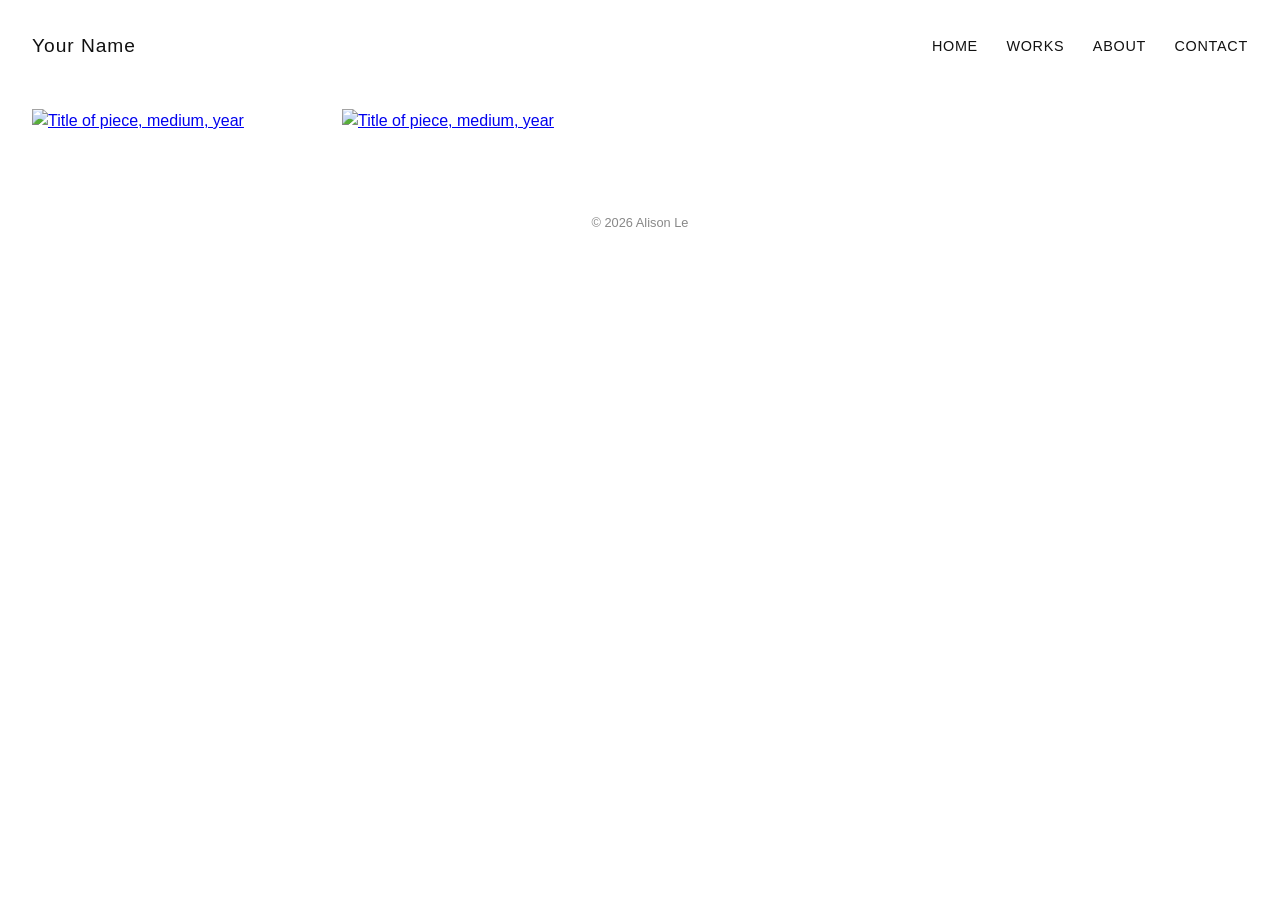
==== index.html @ 1fef97bd "initial site" ====
<!DOCTYPE html>
<html lang="en">
<head>
  <meta charset="UTF-8">
  <meta name="viewport" content="width=device-width, initial-scale=1.0">
  <title>Your Name — Artist Portfolio</title>
  <link rel="stylesheet" href="css/style.css">
</head>
<body>
  <header>
    <h1 class="site-title">Your Name</h1>
    <nav>
      <a href="index.html">Home</a>
      <a href="works.html">Works</a>
      <a href="about.html">About</a>
      <a href="contact.html">Contact</a>
    </nav>
  </header>

  <main class="gallery-grid">
    <a href="works.html#piece-1" class="gallery-item">
      <img src="images/work-01.jpg" alt="Title of piece, medium, year">
    </a>
    <a href="works.html#piece-2" class="gallery-item">
      <img src="images/work-02.jpg" alt="Title of piece, medium, year">
    </a>
    <!-- Repeat for each image -->
  </main>

  <footer>
    <p>&copy; 2026 Alison Le</p>
  </footer>
</body>
</html>
---- css/style.css ----
* { box-sizing: border-box; margin: 0; padding: 0; }

body {
  font-family: 'Helvetica Neue', Arial, sans-serif;
  color: #111;
  background: #fff;
  line-height: 1.5;
}

header {
  display: flex;
  justify-content: space-between;
  align-items: center;
  padding: 2rem;
}

.site-title {
  font-size: 1.2rem;
  font-weight: 500;
  letter-spacing: 0.05em;
}

nav a {
  margin-left: 1.5rem;
  text-decoration: none;
  color: #111;
  font-size: 0.9rem;
  text-transform: uppercase;
  letter-spacing: 0.05em;
}

nav a:hover { opacity: 0.6; }

.gallery-grid {
  display: grid;
  grid-template-columns: repeat(auto-fill, minmax(280px, 1fr));
  gap: 1.5rem;
  padding: 1rem 2rem 3rem;
}

.gallery-item img {
  width: 100%;
  height: auto;
  display: block;
}

footer {
  text-align: center;
  padding: 2rem;
  font-size: 0.8rem;
  color: #888;
}

/* Works page entries */
.work-entry {
  margin-bottom: 3rem;
  max-width: 500px;
}

.work-entry img { width: 100%; margin-bottom: 0.75rem; }
.work-entry .details { font-size: 0.9rem; color: #444; }
.work-entry .status { font-style: italic; }

/* Info / About page */
.info-page {
  display: flex;
  flex-wrap: wrap;
  gap: 3rem;
  padding: 1rem 2rem 4rem;
  max-width: 1100px;
  margin: 0 auto;
  align-items: flex-start;
}

.info-image {
  flex: 1 1 320px;
  max-width: 400px;
}

.info-image img {
  width: 100%;
  height: auto;
  display: block;
}

.info-text {
  flex: 2 1 400px;
  font-size: 0.95rem;
}

.info-text p {
  margin-bottom: 1.25rem;
}

@media (max-width: 700px) {
  .info-page { gap: 2rem; }
  .info-image { max-width: 100%; }
}
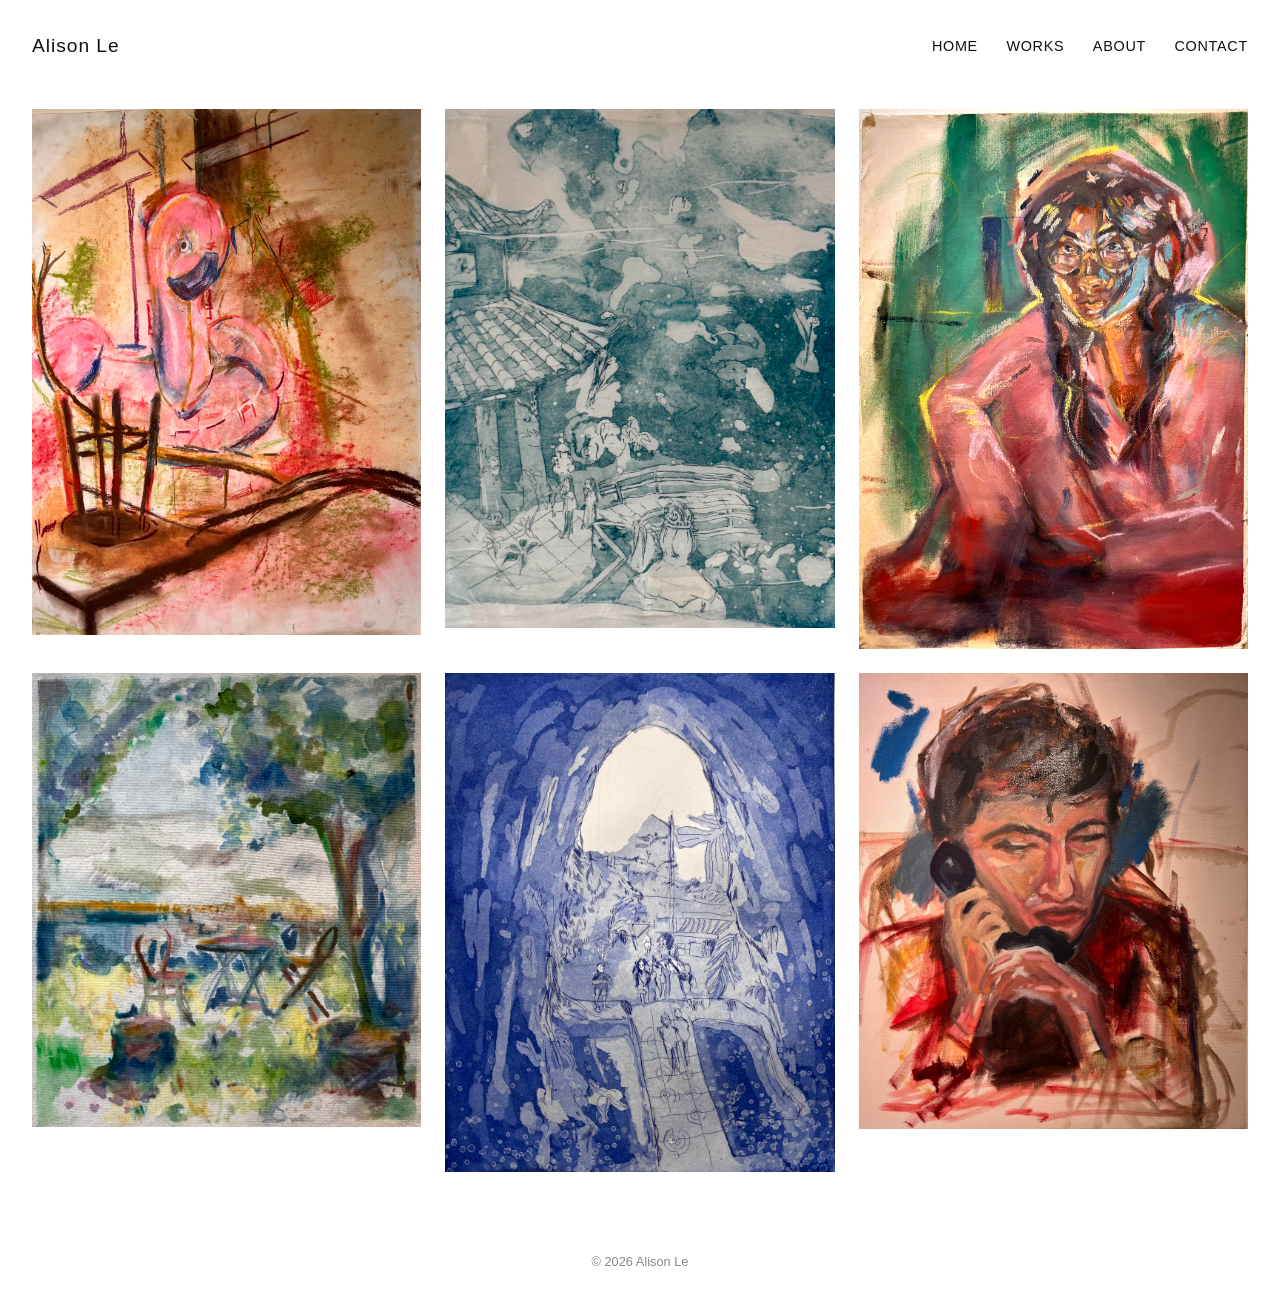
==== commit 8f4cf198: "more images" ====
--- a/index.html
+++ b/index.html
@@ -3,32 +3,43 @@
 <head>
   <meta charset="UTF-8">
   <meta name="viewport" content="width=device-width, initial-scale=1.0">
-  <title>Your Name — Artist Portfolio</title>
+  <title>Alison Le — Artist Portfolio</title>
   <link rel="stylesheet" href="css/style.css">
 </head>
 <body>
   <header>
-    <h1 class="site-title">Your Name</h1>
+    <h1 class="site-title">Alison Le</h1>
     <nav>
       <a href="index.html">Home</a>
       <a href="works.html">Works</a>
       <a href="about.html">About</a>
-      <a href="contact.html">Contact</a>
+      <a href="mailto:alisonle2046@gmail.com">Contact</a>
     </nav>
   </header>
 
   <main class="gallery-grid">
-    <a href="works.html#piece-1" class="gallery-item">
-      <img src="images/work-01.jpg" alt="Title of piece, medium, year">
-    </a>
-    <a href="works.html#piece-2" class="gallery-item">
-      <img src="images/work-02.jpg" alt="Title of piece, medium, year">
-    </a>
-    <!-- Repeat for each image -->
+    <div class="gallery-item">
+      <img src="alisons-art/home-page/flamingo thing.jpg" alt="Flamingo floatie on table" title="Flamingo floatie on table">
+    </div>
+    <div class="gallery-item">
+      <img src="alisons-art/home-page/temple_vietnam.jpg" alt="Beautiful Temple in the Mountains of Vietnam" title="Beautiful Temple in the Mountains of Vietnam">
+    </div>
+    <div class="gallery-item">
+      <img src="alisons-art/home-page/IMG_1321.jpg" alt="Portrait of Girl" title="Portrait of Girl">
+    </div>
+    <div class="gallery-item">
+      <img src="alisons-art/home-page/IMG_1324.jpg" alt="Two chairs and a table by the lake" title="Two chairs and a table by the lake">
+    </div>
+    <div class="gallery-item">
+      <img src="alisons-art/home-page/IMG_1327.jpg" alt="Cave in Da Nang, Vietnam" title="Cave in Da Nang, Vietnam">
+    </div>
+    <div class="gallery-item">
+      <img src="alisons-art/home-page/IMG_1329.jpg" alt="Boy calling someone" title="Boy calling someone">
+    </div>
   </main>
 
   <footer>
     <p>&copy; 2026 Alison Le</p>
   </footer>
 </body>
-</html>+</html>
--- a/css/style.css
+++ b/css/style.css
@@ -13,6 +13,10 @@
   justify-content: space-between;
   align-items: center;
   padding: 2rem;
+  position: sticky;
+  top: 0;
+  background: #fff;
+  z-index: 100;
 }
 
 .site-title {
@@ -34,7 +38,7 @@
 
 .gallery-grid {
   display: grid;
-  grid-template-columns: repeat(auto-fill, minmax(280px, 1fr));
+  grid-template-columns: repeat(3, 1fr);
   gap: 1.5rem;
   padding: 1rem 2rem 3rem;
 }
@@ -52,15 +56,30 @@
   color: #888;
 }
 
-/* Works page entries */
-.work-entry {
-  margin-bottom: 3rem;
-  max-width: 500px;
+/* Works page — 3-column grid */
+.works-grid {
+  display: grid;
+  grid-template-columns: repeat(3, 1fr);
+  gap: 2rem;
+  padding: 1rem 2rem 4rem;
 }
 
-.work-entry img { width: 100%; margin-bottom: 0.75rem; }
-.work-entry .details { font-size: 0.9rem; color: #444; }
-.work-entry .status { font-style: italic; }
+.work-entry {
+  max-width: 100%;
+}
+
+.work-entry img {
+  width: 100%;
+  height: auto;
+  display: block;
+  margin-bottom: 0.5rem;
+}
+
+.work-title {
+  font-size: 0.85rem;
+  color: #444;
+  text-align: left;
+}
 
 /* Info / About page */
 .info-page {
